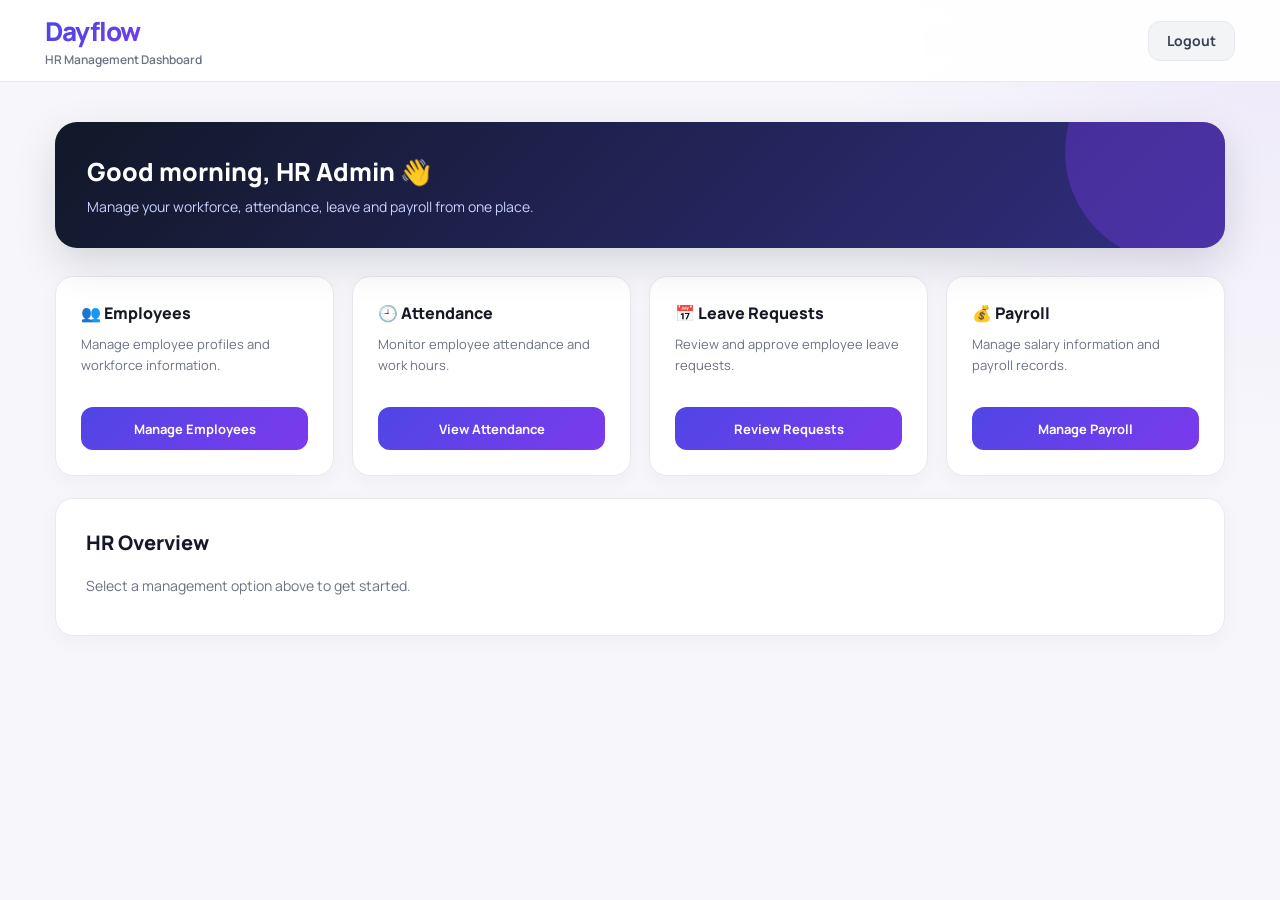
==== admin.html @ cca29680 "Initial commit" ====
<!DOCTYPE html>
<html lang="en">
<head>
    <meta charset="UTF-8">
    <meta name="viewport" content="width=device-width, initial-scale=1.0">
    <title>Dayflow - HR Dashboard</title>
    <link rel="stylesheet" href="style.css">
</head>

<body class="dashboard-body">

    <div class="dashboard">

        <header class="topbar">

            <div>
                <h1>Dayflow</h1>
                <p>HR Management Dashboard</p>
            </div>

            <button class="logout-btn" onclick="logout()">Logout</button>

        </header>

        <main>

            <div class="welcome-card">

                <h2>Good morning, HR Admin 👋</h2>

                <p>
                    Manage your workforce, attendance, leave and payroll
                    from one place.
                </p>

            </div>


            <div class="dashboard-grid">

                <div class="dashboard-card">

                    <h3>👥 Employees</h3>

                    <p>
                        Manage employee profiles and workforce information.
                    </p>

                    <button onclick="showAdminSection('employees')">
                        Manage Employees
                    </button>

                </div>


                <div class="dashboard-card">

                    <h3>🕘 Attendance</h3>

                    <p>
                        Monitor employee attendance and work hours.
                    </p>

                    <button onclick="showAdminSection('attendance')">
                        View Attendance
                    </button>

                </div>


                <div class="dashboard-card">

                    <h3>📅 Leave Requests</h3>

                    <p>
                        Review and approve employee leave requests.
                    </p>

                    <button onclick="showAdminSection('leave')">
                        Review Requests
                    </button>

                </div>


                <div class="dashboard-card">

                    <h3>💰 Payroll</h3>

                    <p>
                        Manage salary information and payroll records.
                    </p>

                    <button onclick="showAdminSection('payroll')">
                        Manage Payroll
                    </button>

                </div>

            </div>


            <div id="adminContent" class="content-section">

                <h2>HR Overview</h2>

                <p>
                    Select a management option above to get started.
                </p>

            </div>

        </main>

    </div>

    <script src="script.js"></script>

</body>
</html>
---- style.css ----
@import url('https://fonts.googleapis.com/css2?family=Manrope:wght@400;500;600;700;800&display=swap');

* {
    box-sizing: border-box;
    margin: 0;
    padding: 0;
}

:root {
    --navy: #111827;
    --indigo: #4f46e5;
    --purple: #7c3aed;
    --light-bg: #f7f7fb;
    --white: #ffffff;
    --text: #171827;
    --muted: #6b7280;
    --border: #e8e8f0;
    --success: #16a34a;
    --danger: #dc2626;
}

body {
    font-family: 'Manrope', sans-serif;
    color: var(--text);
}

/* =========================
   LOGIN PAGE
========================= */

body:not(.dashboard-body) {
    min-height: 100vh;
    background:
        radial-gradient(circle at 15% 20%, rgba(124, 58, 237, 0.35), transparent 30%),
        radial-gradient(circle at 85% 80%, rgba(79, 70, 229, 0.35), transparent 30%),
        linear-gradient(135deg, #0f172a, #1e1b4b 55%, #312e81);

    display: flex;
    justify-content: center;
    align-items: center;
}

.login-container {
    width: 100%;
    padding: 30px;
    display: flex;
    justify-content: center;
    align-items: center;
}

.login-box {
    width: 430px;
    padding: 45px;
    border-radius: 28px;

    background: rgba(255, 255, 255, 0.96);

    box-shadow:
        0 25px 70px rgba(0, 0, 0, 0.35),
        0 0 0 1px rgba(255, 255, 255, 0.15);
}

.login-box h1 {
    text-align: center;
    font-size: 46px;
    font-weight: 800;
    letter-spacing: -2px;

    background: linear-gradient(
        135deg,
        #4f46e5,
        #7c3aed
    );

    -webkit-background-clip: text;
    -webkit-text-fill-color: transparent;

    margin-bottom: 8px;
}

.subtitle {
    text-align: center;
    color: var(--muted);
    font-size: 14px;
    font-weight: 500;
    margin-bottom: 35px;
}

label {
    display: block;
    margin-top: 20px;
    margin-bottom: 8px;

    font-size: 13px;
    font-weight: 700;
    color: #374151;
}

input,
select {
    width: 100%;
    height: 50px;

    padding: 0 15px;

    border: 1px solid var(--border);
    border-radius: 12px;

    background: #fafafa;

    font-family: 'Manrope', sans-serif;
    font-size: 14px;
    color: var(--text);

    outline: none;

    transition: 0.25s;
}

input:focus,
select:focus {
    border-color: var(--indigo);

    background: white;

    box-shadow:
        0 0 0 4px rgba(79, 70, 229, 0.1);
}

button {
    width: 100%;
    height: 50px;

    border: none;
    border-radius: 12px;

    margin-top: 25px;

    background: linear-gradient(
        135deg,
        #4f46e5,
        #7c3aed
    );

    color: white;

    font-family: 'Manrope', sans-serif;
    font-size: 14px;
    font-weight: 700;

    cursor: pointer;

    transition:
        transform 0.2s,
        box-shadow 0.2s;
}

button:hover {
    transform: translateY(-2px);

    box-shadow:
        0 10px 25px rgba(79, 70, 229, 0.3);
}

button:active {
    transform: translateY(0);
}

#loginMessage {
    text-align: center;
    margin-top: 15px;
    color: var(--danger);
    font-size: 13px;
}

/* =========================
   DASHBOARD
========================= */

.dashboard-body {
    min-height: 100vh;

    background:
        radial-gradient(
            circle at top right,
            rgba(124, 58, 237, 0.08),
            transparent 30%
        ),
        var(--light-bg);

    display: block;
}

.dashboard {
    width: 100%;
    min-height: 100vh;
}

/* =========================
   TOP BAR
========================= */

.topbar {
    height: 82px;

    padding: 0 45px;

    background: rgba(255, 255, 255, 0.92);

    border-bottom: 1px solid var(--border);

    display: flex;
    justify-content: space-between;
    align-items: center;

    position: sticky;
    top: 0;

    z-index: 10;

    backdrop-filter: blur(15px);
}

.topbar h1 {
    font-size: 26px;
    font-weight: 800;

    letter-spacing: -1px;

    background: linear-gradient(
        135deg,
        #4f46e5,
        #7c3aed
    );

    -webkit-background-clip: text;
    -webkit-text-fill-color: transparent;
}

.topbar p {
    margin-top: 2px;

    font-size: 12px;
    font-weight: 600;

    color: var(--muted);
}

.logout-btn {
    width: auto;

    height: 40px;

    padding: 0 18px;

    margin: 0;

    background: #f3f4f6;

    color: #374151;

    border: 1px solid var(--border);
}

.logout-btn:hover {
    background: #fee2e2;
    color: #dc2626;

    box-shadow: none;
}

/* =========================
   MAIN
========================= */

.dashboard main {
    max-width: 1250px;

    margin: auto;

    padding: 40px;
}

/* =========================
   WELCOME
========================= */

.welcome-card {
    position: relative;

    overflow: hidden;

    background:
        linear-gradient(
            135deg,
            #111827,
            #312e81
        );

    color: white;

    padding: 32px;

    border-radius: 22px;

    margin-bottom: 28px;

    box-shadow:
        0 15px 40px rgba(17, 24, 39, 0.15);
}

.welcome-card::after {
    content: "";

    position: absolute;

    width: 220px;
    height: 220px;

    border-radius: 50%;

    background: rgba(124, 58, 237, 0.35);

    right: -60px;
    top: -80px;
}

.welcome-card h2 {
    position: relative;
    z-index: 1;

    font-size: 25px;
    font-weight: 800;

    margin-bottom: 8px;
}

.welcome-card p {
    position: relative;
    z-index: 1;

    color: #c7d2fe;

    font-size: 14px;
}

/* =========================
   DASHBOARD CARDS
========================= */

.dashboard-grid {
    display: grid;

    grid-template-columns:
        repeat(4, 1fr);

    gap: 18px;
}

.dashboard-card {
    background: white;

    padding: 25px;

    border-radius: 18px;

    border: 1px solid var(--border);

    box-shadow:
        0 5px 20px rgba(17, 24, 39, 0.04);

    transition:
        transform 0.2s,
        box-shadow 0.2s;
}

.dashboard-card:hover {
    transform: translateY(-4px);

    box-shadow:
        0 15px 35px rgba(17, 24, 39, 0.09);
}

.dashboard-card h3 {
    font-size: 16px;
    font-weight: 800;

    color: var(--text);

    margin-bottom: 10px;
}

.dashboard-card p {
    color: var(--muted);

    font-size: 13px;
    line-height: 1.6;

    min-height: 55px;
}

.dashboard-card button {
    margin-top: 18px;

    height: 43px;

    font-size: 13px;
}

/* =========================
   CONTENT
========================= */

.content-section {
    background: white;

    margin-top: 22px;

    padding: 30px;

    border-radius: 18px;

    border: 1px solid var(--border);

    box-shadow:
        0 5px 20px rgba(17, 24, 39, 0.04);
}

.content-section h2 {
    font-size: 20px;
    font-weight: 800;

    margin-bottom: 20px;

    color: var(--text);
}

.content-section p {
    color: var(--muted);

    font-size: 14px;

    margin-bottom: 10px;
}

.content-section strong {
    color: var(--text);
}

/* =========================
   PROFILE
========================= */

.profile-info {
    display: grid;

    grid-template-columns:
        repeat(2, 1fr);

    gap: 15px;
}

.profile-info p {
    padding: 16px;

    background: #f8f8fc;

    border-radius: 12px;

    border: 1px solid var(--border);
}

/* =========================
   MOBILE
========================= */

@media (max-width: 1000px) {

    .dashboard-grid {
        grid-template-columns:
            repeat(2, 1fr);
    }
}

@media (max-width: 650px) {

    .login-box {
        width: 100%;
        padding: 30px;
    }

    .topbar {
        padding: 0 20px;
    }

    .dashboard main {
        padding: 20px;
    }

    .dashboard-grid {
        grid-template-columns: 1fr;
    }

    .profile-info {
        grid-template-columns: 1fr;
    }
}
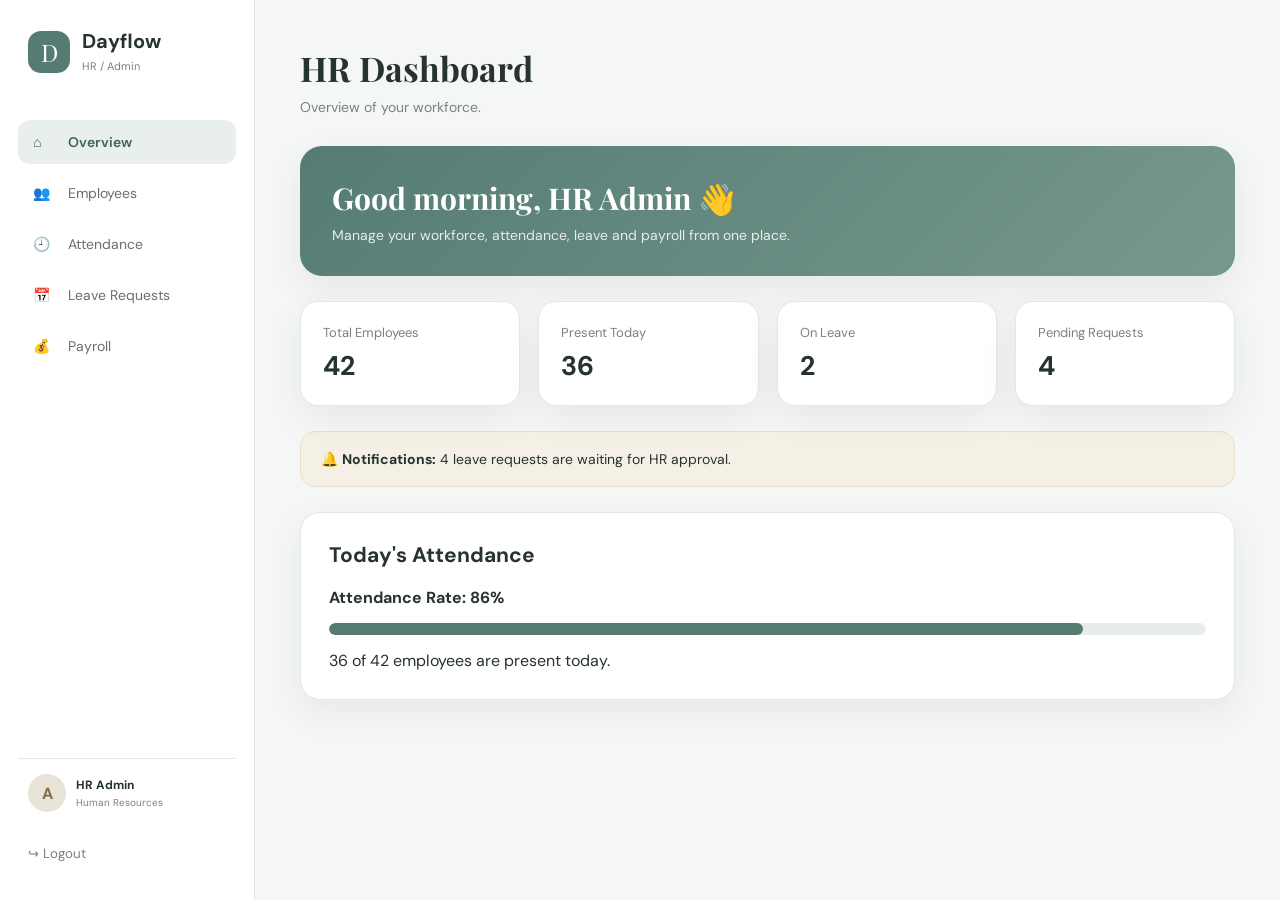
==== commit cafbdb08: "Updated project" ====
--- a/admin.html
+++ b/admin.html
@@ -1,120 +1,94 @@
 <!DOCTYPE html>
 <html lang="en">
+
 <head>
     <meta charset="UTF-8">
     <meta name="viewport" content="width=device-width, initial-scale=1.0">
-    <title>Dayflow - HR Dashboard</title>
+
+    <title>Dayflow | HR Admin</title>
+
     <link rel="stylesheet" href="style.css">
 </head>
 
 <body class="dashboard-body">
 
-    <div class="dashboard">
+<div class="app-layout">
 
-        <header class="topbar">
+    <aside class="sidebar">
+
+        <div class="sidebar-brand">
+
+            <div class="small-logo">D</div>
 
             <div>
-                <h1>Dayflow</h1>
-                <p>HR Management Dashboard</p>
+                <h2>Dayflow</h2>
+                <span>HR / Admin</span>
             </div>
 
-            <button class="logout-btn" onclick="logout()">Logout</button>
-
-        </header>
-
-        <main>
-
-            <div class="welcome-card">
-
-                <h2>Good morning, HR Admin 👋</h2>
-
-                <p>
-                    Manage your workforce, attendance, leave and payroll
-                    from one place.
-                </p>
-
-            </div>
+        </div>
 
 
-            <div class="dashboard-grid">
+        <nav class="sidebar-nav">
 
-                <div class="dashboard-card">
+            <button onclick="showAdminSection('overview')" class="nav-item active">
+                <span>⌂</span>
+                Overview
+            </button>
 
-                    <h3>👥 Employees</h3>
+            <button onclick="showAdminSection('employees')" class="nav-item">
+                <span>👥</span>
+                Employees
+            </button>
 
-                    <p>
-                        Manage employee profiles and workforce information.
-                    </p>
+            <button onclick="showAdminSection('attendance')" class="nav-item">
+                <span>🕘</span>
+                Attendance
+            </button>
 
-                    <button onclick="showAdminSection('employees')">
-                        Manage Employees
-                    </button>
+            <button onclick="showAdminSection('leave')" class="nav-item">
+                <span>📅</span>
+                Leave Requests
+            </button>
 
-                </div>
+            <button onclick="showAdminSection('payroll')" class="nav-item">
+                <span>💰</span>
+                Payroll
+            </button>
+
+        </nav>
 
 
-                <div class="dashboard-card">
+        <div class="sidebar-bottom">
 
-                    <h3>🕘 Attendance</h3>
+            <div class="mini-user">
 
-                    <p>
-                        Monitor employee attendance and work hours.
-                    </p>
+                <div class="avatar admin-avatar">A</div>
 
-                    <button onclick="showAdminSection('attendance')">
-                        View Attendance
-                    </button>
-
-                </div>
-
-
-                <div class="dashboard-card">
-
-                    <h3>📅 Leave Requests</h3>
-
-                    <p>
-                        Review and approve employee leave requests.
-                    </p>
-
-                    <button onclick="showAdminSection('leave')">
-                        Review Requests
-                    </button>
-
-                </div>
-
-
-                <div class="dashboard-card">
-
-                    <h3>💰 Payroll</h3>
-
-                    <p>
-                        Manage salary information and payroll records.
-                    </p>
-
-                    <button onclick="showAdminSection('payroll')">
-                        Manage Payroll
-                    </button>
-
+                <div>
+                    <strong>HR Admin</strong>
+                    <span>Human Resources</span>
                 </div>
 
             </div>
 
+            <button onclick="logout()" class="logout-side">
+                ↪ Logout
+            </button>
 
-            <div id="adminContent" class="content-section">
+        </div>
 
-                <h2>HR Overview</h2>
+    </aside>
 
-                <p>
-                    Select a management option above to get started.
-                </p>
 
-            </div>
+    <main class="main-content">
 
-        </main>
+        <div id="adminContent"></div>
 
-    </div>
+    </main>
 
-    <script src="script.js"></script>
+</div>
+
+<script src="script.js"></script>
 
 </body>
 </html>
--- a/style.css
+++ b/style.css
@@ -1,507 +1,769 @@
-@import url('https://fonts.googleapis.com/css2?family=Manrope:wght@400;500;600;700;800&display=swap');
+@import url('https://fonts.googleapis.com/css2?family=DM+Sans:wght@400;500;600;700&family=Playfair+Display:wght@600&display=swap');
 
 * {
-    box-sizing: border-box;
     margin: 0;
     padding: 0;
+    box-sizing: border-box;
 }
 
 :root {
-    --navy: #111827;
-    --indigo: #4f46e5;
-    --purple: #7c3aed;
-    --light-bg: #f7f7fb;
+    --bg: #f5f7f6;
     --white: #ffffff;
-    --text: #171827;
-    --muted: #6b7280;
-    --border: #e8e8f0;
-    --success: #16a34a;
-    --danger: #dc2626;
+    --primary: #557c73;
+    --primary-dark: #3f625a;
+    --soft: #e8efec;
+    --text: #27332f;
+    --muted: #78837f;
+    --border: #e1e7e4;
+    --green: #3f8f68;
+    --red: #c96b6b;
+    --yellow: #c49a4a;
+    --shadow: 0 12px 35px rgba(50, 70, 64, 0.08);
 }
 
 body {
-    font-family: 'Manrope', sans-serif;
+    font-family: "DM Sans", sans-serif;
+    background: var(--bg);
     color: var(--text);
 }
 
-/* =========================
-   LOGIN PAGE
-========================= */
-
-body:not(.dashboard-body) {
+/* ================= LOGIN ================= */
+
+.login-page {
     min-height: 100vh;
-    background:
-        radial-gradient(circle at 15% 20%, rgba(124, 58, 237, 0.35), transparent 30%),
-        radial-gradient(circle at 85% 80%, rgba(79, 70, 229, 0.35), transparent 30%),
-        linear-gradient(135deg, #0f172a, #1e1b4b 55%, #312e81);
-
-    display: flex;
+    background: linear-gradient(135deg, #eef3f0, #f8faf9);
+    display: flex;
+    align-items: center;
     justify-content: center;
-    align-items: center;
-}
-
-.login-container {
-    width: 100%;
     padding: 30px;
-    display: flex;
+}
+
+.login-wrapper {
+    width: 950px;
+    max-width: 100%;
+    min-height: 560px;
+    background: var(--white);
+    border-radius: 28px;
+    box-shadow: var(--shadow);
+    display: grid;
+    grid-template-columns: 1fr 1fr;
+    overflow: hidden;
+}
+
+.login-brand {
+    background: linear-gradient(150deg, #557c73, #76968d);
+    color: white;
+    padding: 70px 55px;
+    display: flex;
+    flex-direction: column;
     justify-content: center;
-    align-items: center;
+}
+
+.brand-logo {
+    width: 70px;
+    height: 70px;
+    border-radius: 20px;
+    background: rgba(255,255,255,0.18);
+    display: flex;
+    align-items: center;
+    justify-content: center;
+    font-family: "Playfair Display", serif;
+    font-size: 38px;
+    margin-bottom: 25px;
+}
+
+.login-brand h1 {
+    font-family: "Playfair Display", serif;
+    font-size: 48px;
+    margin-bottom: 12px;
+}
+
+.login-brand p {
+    font-size: 18px;
+    margin-bottom: 10px;
+}
+
+.login-brand span {
+    opacity: 0.8;
+    font-size: 14px;
 }
 
 .login-box {
-    width: 430px;
-    padding: 45px;
-    border-radius: 28px;
-
-    background: rgba(255, 255, 255, 0.96);
-
-    box-shadow:
-        0 25px 70px rgba(0, 0, 0, 0.35),
-        0 0 0 1px rgba(255, 255, 255, 0.15);
-}
-
-.login-box h1 {
-    text-align: center;
-    font-size: 46px;
-    font-weight: 800;
-    letter-spacing: -2px;
-
-    background: linear-gradient(
-        135deg,
-        #4f46e5,
-        #7c3aed
-    );
-
-    -webkit-background-clip: text;
-    -webkit-text-fill-color: transparent;
-
+    padding: 65px 55px;
+    display: flex;
+    flex-direction: column;
+    justify-content: center;
+}
+
+.login-heading h2 {
+    font-size: 30px;
     margin-bottom: 8px;
 }
 
-.subtitle {
-    text-align: center;
-    color: var(--muted);
-    font-size: 14px;
-    font-weight: 500;
+.login-heading p {
+    color: var(--muted);
     margin-bottom: 35px;
 }
 
 label {
     display: block;
-    margin-top: 20px;
-    margin-bottom: 8px;
-
-    font-size: 13px;
-    font-weight: 700;
-    color: #374151;
+    font-size: 14px;
+    font-weight: 600;
+    margin: 18px 0 8px;
 }
 
 input,
 select {
     width: 100%;
-    height: 50px;
-
-    padding: 0 15px;
-
+    padding: 14px 16px;
     border: 1px solid var(--border);
     border-radius: 12px;
-
-    background: #fafafa;
-
-    font-family: 'Manrope', sans-serif;
-    font-size: 14px;
-    color: var(--text);
-
     outline: none;
-
-    transition: 0.25s;
+    font-family: inherit;
+    font-size: 14px;
+    background: #fafcfb;
 }
 
 input:focus,
 select:focus {
-    border-color: var(--indigo);
-
-    background: white;
-
-    box-shadow:
-        0 0 0 4px rgba(79, 70, 229, 0.1);
-}
-
-button {
+    border-color: var(--primary);
+    box-shadow: 0 0 0 3px rgba(85,124,115,0.1);
+}
+
+.primary-btn {
+    border: none;
+    background: var(--primary);
+    color: white;
+    padding: 14px 22px;
+    border-radius: 12px;
+    font-family: inherit;
+    font-weight: 600;
+    cursor: pointer;
+    transition: 0.25s;
+}
+
+.primary-btn:hover {
+    background: var(--primary-dark);
+    transform: translateY(-1px);
+}
+
+.login-btn {
     width: 100%;
-    height: 50px;
-
-    border: none;
-    border-radius: 12px;
-
     margin-top: 25px;
-
-    background: linear-gradient(
-        135deg,
-        #4f46e5,
-        #7c3aed
-    );
-
-    color: white;
-
-    font-family: 'Manrope', sans-serif;
-    font-size: 14px;
-    font-weight: 700;
-
-    cursor: pointer;
-
-    transition:
-        transform 0.2s,
-        box-shadow 0.2s;
-}
-
-button:hover {
-    transform: translateY(-2px);
-
-    box-shadow:
-        0 10px 25px rgba(79, 70, 229, 0.3);
-}
-
-button:active {
-    transform: translateY(0);
-}
-
-#loginMessage {
+}
+
+.login-message {
     text-align: center;
+    color: var(--red);
     margin-top: 15px;
-    color: var(--danger);
-    font-size: 13px;
-}
-
-/* =========================
-   DASHBOARD
-========================= */
+    font-size: 14px;
+}
+
+/* ================= LAYOUT ================= */
 
 .dashboard-body {
     min-height: 100vh;
-
-    background:
-        radial-gradient(
-            circle at top right,
-            rgba(124, 58, 237, 0.08),
-            transparent 30%
-        ),
-        var(--light-bg);
-
+}
+
+.app-layout {
+    display: flex;
+    min-height: 100vh;
+}
+
+/* ================= SIDEBAR ================= */
+
+.sidebar {
+    width: 255px;
+    background: #ffffff;
+    border-right: 1px solid var(--border);
+    padding: 28px 18px;
+    display: flex;
+    flex-direction: column;
+    position: fixed;
+    height: 100vh;
+    left: 0;
+    top: 0;
+}
+
+.sidebar-brand {
+    display: flex;
+    align-items: center;
+    gap: 12px;
+    padding: 0 10px;
+    margin-bottom: 45px;
+}
+
+.small-logo {
+    width: 42px;
+    height: 42px;
+    background: var(--primary);
+    color: white;
+    border-radius: 13px;
+    display: flex;
+    justify-content: center;
+    align-items: center;
+    font-family: "Playfair Display", serif;
+    font-size: 24px;
+}
+
+.sidebar-brand h2 {
+    font-size: 20px;
+}
+
+.sidebar-brand span {
+    color: var(--muted);
+    font-size: 11px;
+}
+
+.sidebar-nav {
+    display: flex;
+    flex-direction: column;
+    gap: 7px;
+}
+
+.nav-item {
+    border: none;
+    background: transparent;
+    padding: 13px 15px;
+    border-radius: 12px;
+    text-align: left;
+    color: #66716d;
+    font-family: inherit;
+    font-size: 14px;
+    cursor: pointer;
+    display: flex;
+    align-items: center;
+    gap: 13px;
+    transition: 0.25s;
+}
+
+.nav-item span {
+    width: 22px;
+}
+
+.nav-item:hover {
+    background: var(--soft);
+    color: var(--primary-dark);
+}
+
+.nav-item.active {
+    background: var(--soft);
+    color: var(--primary-dark);
+    font-weight: 600;
+}
+
+.sidebar-bottom {
+    margin-top: auto;
+}
+
+.mini-user {
+    display: flex;
+    align-items: center;
+    gap: 10px;
+    padding: 15px 10px;
+    border-top: 1px solid var(--border);
+    margin-bottom: 8px;
+}
+
+.avatar {
+    width: 38px;
+    height: 38px;
+    border-radius: 50%;
+    background: #dce9e5;
+    color: var(--primary-dark);
+    display: flex;
+    align-items: center;
+    justify-content: center;
+    font-weight: 700;
+}
+
+.admin-avatar {
+    background: #e8e3d7;
+    color: #826d42;
+}
+
+.mini-user strong {
     display: block;
-}
-
-.dashboard {
+    font-size: 12px;
+}
+
+.mini-user span {
+    display: block;
+    color: var(--muted);
+    font-size: 10px;
+    margin-top: 3px;
+}
+
+.logout-side {
     width: 100%;
+    border: none;
+    background: transparent;
+    color: var(--muted);
+    padding: 10px;
+    text-align: left;
+    cursor: pointer;
+    border-radius: 10px;
+    font-family: inherit;
+}
+
+.logout-side:hover {
+    background: #f8eeee;
+    color: var(--red);
+}
+
+/* ================= MAIN ================= */
+
+.main-content {
+    margin-left: 255px;
+    width: calc(100% - 255px);
+    padding: 45px;
     min-height: 100vh;
 }
 
-/* =========================
-   TOP BAR
-========================= */
-
-.topbar {
-    height: 82px;
-
-    padding: 0 45px;
-
-    background: rgba(255, 255, 255, 0.92);
-
+.page-header {
+    margin-bottom: 30px;
+}
+
+.page-header h1 {
+    font-family: "Playfair Display", serif;
+    font-size: 34px;
+    margin-bottom: 7px;
+}
+
+.page-header p {
+    color: var(--muted);
+    font-size: 14px;
+}
+
+/* ================= OVERVIEW ================= */
+
+.welcome-card {
+    background: linear-gradient(135deg, #557c73, #77988e);
+    color: white;
+    border-radius: 22px;
+    padding: 32px;
+    margin-bottom: 25px;
+    box-shadow: var(--shadow);
+}
+
+.welcome-card h1 {
+    font-family: "Playfair Display", serif;
+    font-size: 30px;
+    margin-bottom: 8px;
+}
+
+.welcome-card p {
+    opacity: 0.85;
+    font-size: 14px;
+}
+
+.stats-grid {
+    display: grid;
+    grid-template-columns: repeat(4, 1fr);
+    gap: 18px;
+    margin-bottom: 25px;
+}
+
+.stat-card {
+    background: white;
+    border: 1px solid var(--border);
+    border-radius: 18px;
+    padding: 22px;
+    box-shadow: var(--shadow);
+    transition: 0.25s;
+}
+
+.stat-card:hover {
+    transform: translateY(-3px);
+}
+
+.stat-card p {
+    color: var(--muted);
+    font-size: 13px;
+    margin-bottom: 7px;
+}
+
+.stat-card h2,
+.stat-card h3 {
+    font-size: 27px;
+}
+
+.stat-icon {
+    font-size: 25px;
+    margin-bottom: 12px;
+}
+
+.notification {
+    background: #f5f0e5;
+    border: 1px solid #eadfc8;
+    padding: 18px 20px;
+    border-radius: 15px;
+    margin-bottom: 25px;
+    font-size: 14px;
+}
+
+.content-card {
+    background: white;
+    border: 1px solid var(--border);
+    border-radius: 20px;
+    padding: 28px;
+    box-shadow: var(--shadow);
+    margin-bottom: 25px;
+}
+
+.content-card h2 {
+    margin-bottom: 18px;
+    font-size: 21px;
+}
+
+.attendance-bar {
+    height: 12px;
+    background: #e8edeb;
+    border-radius: 20px;
+    overflow: hidden;
+    margin: 15px 0;
+}
+
+.attendance-progress {
+    width: 86%;
+    height: 100%;
+    background: var(--primary);
+    border-radius: 20px;
+}
+
+/* ================= PROFILE ================= */
+
+.profile-card {
+    background: white;
+    border: 1px solid var(--border);
+    border-radius: 22px;
+    padding: 30px;
+    box-shadow: var(--shadow);
+}
+
+.profile-top {
+    display: flex;
+    align-items: center;
+    gap: 20px;
+    padding-bottom: 25px;
     border-bottom: 1px solid var(--border);
-
+    margin-bottom: 25px;
+}
+
+.large-avatar {
+    width: 75px;
+    height: 75px;
+    border-radius: 22px;
+    background: #dce9e5;
+    color: var(--primary-dark);
+    display: flex;
+    align-items: center;
+    justify-content: center;
+    font-size: 30px;
+    font-weight: 700;
+}
+
+.profile-top h2 {
+    margin-bottom: 5px;
+}
+
+.profile-top p {
+    color: var(--muted);
+    font-size: 14px;
+}
+
+.profile-details {
+    display: grid;
+    grid-template-columns: repeat(2, 1fr);
+    gap: 20px;
+}
+
+.detail-box {
+    background: #f8faf9;
+    border-radius: 14px;
+    padding: 17px;
+}
+
+.detail-box span {
+    color: var(--muted);
+    font-size: 12px;
+    display: block;
+    margin-bottom: 5px;
+}
+
+.detail-box strong {
+    font-size: 14px;
+}
+
+/* ================= TABLE ================= */
+
+.table-wrapper {
+    overflow-x: auto;
+}
+
+table {
+    width: 100%;
+    border-collapse: collapse;
+}
+
+th {
+    background: #f5f8f6;
+    color: var(--muted);
+    font-size: 12px;
+    text-align: left;
+    padding: 15px;
+}
+
+td {
+    padding: 16px 15px;
+    border-bottom: 1px solid var(--border);
+    font-size: 13px;
+}
+
+tr:last-child td {
+    border-bottom: none;
+}
+
+/* ================= BADGES ================= */
+
+.badge {
+    display: inline-block;
+    padding: 6px 11px;
+    border-radius: 20px;
+    font-size: 11px;
+    font-weight: 600;
+}
+
+.present {
+    background: #e3f1e9;
+    color: var(--green);
+}
+
+.absent {
+    background: #f7e4e4;
+    color: var(--red);
+}
+
+.leave {
+    background: #f5eedc;
+    color: var(--yellow);
+}
+
+.pending {
+    background: #f5eedc;
+    color: #9a7a31;
+}
+
+.approved {
+    background: #e3f1e9;
+    color: var(--green);
+}
+
+/* ================= SEARCH ================= */
+
+.search-box {
+    margin-bottom: 20px;
+}
+
+.search-box input {
+    max-width: 350px;
+}
+
+/* ================= BUTTONS ================= */
+
+.action-btn {
+    border: none;
+    background: var(--primary);
+    color: white;
+    padding: 10px 16px;
+    border-radius: 10px;
+    font-family: inherit;
+    cursor: pointer;
+    font-size: 12px;
+}
+
+.action-btn:hover {
+    background: var(--primary-dark);
+}
+
+.secondary-btn {
+    border: 1px solid var(--border);
+    background: white;
+    color: var(--text);
+    padding: 11px 17px;
+    border-radius: 10px;
+    cursor: pointer;
+    font-family: inherit;
+}
+
+.button-row {
+    display: flex;
+    gap: 12px;
+    flex-wrap: wrap;
+}
+
+/* ================= FORM ================= */
+
+.form-grid {
+    display: grid;
+    grid-template-columns: repeat(2, 1fr);
+    gap: 18px;
+}
+
+.form-group {
+    margin-bottom: 5px;
+}
+
+.form-group label {
+    margin-top: 0;
+}
+
+/* ================= EMPLOYEE CARDS ================= */
+
+.employee-grid {
+    display: grid;
+    grid-template-columns: repeat(3, 1fr);
+    gap: 18px;
+}
+
+.employee-card {
+    background: white;
+    border: 1px solid var(--border);
+    border-radius: 18px;
+    padding: 22px;
+    transition: 0.25s;
+}
+
+.employee-card:hover {
+    transform: translateY(-3px);
+    box-shadow: var(--shadow);
+}
+
+.employee-card-top {
+    display: flex;
+    gap: 13px;
+    align-items: center;
+    margin-bottom: 18px;
+}
+
+.employee-card h3 {
+    font-size: 15px;
+}
+
+.employee-card p {
+    color: var(--muted);
+    font-size: 12px;
+    margin-top: 3px;
+}
+
+.employee-info {
+    border-top: 1px solid var(--border);
+    padding-top: 15px;
+}
+
+.employee-info div {
     display: flex;
     justify-content: space-between;
-    align-items: center;
-
-    position: sticky;
-    top: 0;
-
-    z-index: 10;
-
-    backdrop-filter: blur(15px);
-}
-
-.topbar h1 {
-    font-size: 26px;
-    font-weight: 800;
-
-    letter-spacing: -1px;
-
-    background: linear-gradient(
-        135deg,
-        #4f46e5,
-        #7c3aed
-    );
-
-    -webkit-background-clip: text;
-    -webkit-text-fill-color: transparent;
-}
-
-.topbar p {
-    margin-top: 2px;
-
+    margin-bottom: 9px;
     font-size: 12px;
-    font-weight: 600;
-
-    color: var(--muted);
-}
-
-.logout-btn {
-    width: auto;
-
-    height: 40px;
-
-    padding: 0 18px;
-
-    margin: 0;
-
-    background: #f3f4f6;
-
-    color: #374151;
-
-    border: 1px solid var(--border);
-}
-
-.logout-btn:hover {
-    background: #fee2e2;
-    color: #dc2626;
-
-    box-shadow: none;
-}
-
-/* =========================
-   MAIN
-========================= */
-
-.dashboard main {
-    max-width: 1250px;
-
-    margin: auto;
-
-    padding: 40px;
-}
-
-/* =========================
-   WELCOME
-========================= */
-
-.welcome-card {
-    position: relative;
-
-    overflow: hidden;
-
-    background:
-        linear-gradient(
-            135deg,
-            #111827,
-            #312e81
-        );
-
-    color: white;
-
-    padding: 32px;
-
-    border-radius: 22px;
-
-    margin-bottom: 28px;
-
-    box-shadow:
-        0 15px 40px rgba(17, 24, 39, 0.15);
-}
-
-.welcome-card::after {
-    content: "";
-
-    position: absolute;
-
-    width: 220px;
-    height: 220px;
-
-    border-radius: 50%;
-
-    background: rgba(124, 58, 237, 0.35);
-
-    right: -60px;
-    top: -80px;
-}
-
-.welcome-card h2 {
-    position: relative;
-    z-index: 1;
-
-    font-size: 25px;
-    font-weight: 800;
-
-    margin-bottom: 8px;
-}
-
-.welcome-card p {
-    position: relative;
-    z-index: 1;
-
-    color: #c7d2fe;
-
-    font-size: 14px;
-}
-
-/* =========================
-   DASHBOARD CARDS
-========================= */
-
-.dashboard-grid {
-    display: grid;
-
-    grid-template-columns:
-        repeat(4, 1fr);
-
-    gap: 18px;
-}
-
-.dashboard-card {
-    background: white;
-
-    padding: 25px;
-
-    border-radius: 18px;
-
-    border: 1px solid var(--border);
-
-    box-shadow:
-        0 5px 20px rgba(17, 24, 39, 0.04);
-
-    transition:
-        transform 0.2s,
-        box-shadow 0.2s;
-}
-
-.dashboard-card:hover {
-    transform: translateY(-4px);
-
-    box-shadow:
-        0 15px 35px rgba(17, 24, 39, 0.09);
-}
-
-.dashboard-card h3 {
-    font-size: 16px;
-    font-weight: 800;
-
-    color: var(--text);
-
-    margin-bottom: 10px;
-}
-
-.dashboard-card p {
-    color: var(--muted);
-
-    font-size: 13px;
-    line-height: 1.6;
-
-    min-height: 55px;
-}
-
-.dashboard-card button {
-    margin-top: 18px;
-
-    height: 43px;
-
-    font-size: 13px;
-}
-
-/* =========================
-   CONTENT
-========================= */
-
-.content-section {
-    background: white;
-
-    margin-top: 22px;
-
-    padding: 30px;
-
-    border-radius: 18px;
-
-    border: 1px solid var(--border);
-
-    box-shadow:
-        0 5px 20px rgba(17, 24, 39, 0.04);
-}
-
-.content-section h2 {
-    font-size: 20px;
-    font-weight: 800;
-
-    margin-bottom: 20px;
-
-    color: var(--text);
-}
-
-.content-section p {
-    color: var(--muted);
-
-    font-size: 14px;
-
-    margin-bottom: 10px;
-}
-
-.content-section strong {
-    color: var(--text);
-}
-
-/* =========================
-   PROFILE
-========================= */
-
-.profile-info {
-    display: grid;
-
-    grid-template-columns:
-        repeat(2, 1fr);
-
-    gap: 15px;
-}
-
-.profile-info p {
-    padding: 16px;
-
-    background: #f8f8fc;
-
-    border-radius: 12px;
-
-    border: 1px solid var(--border);
-}
-
-/* =========================
-   MOBILE
-========================= */
+}
+
+.employee-info span {
+    color: var(--muted);
+}
+
+/* ================= PAYROLL ================= */
+
+.salary-total {
+    font-size: 17px;
+    font-weight: 700;
+    color: var(--primary-dark);
+}
+
+/* ================= MOBILE ================= */
 
 @media (max-width: 1000px) {
 
-    .dashboard-grid {
-        grid-template-columns:
-            repeat(2, 1fr);
-    }
-}
-
-@media (max-width: 650px) {
+    .stats-grid {
+        grid-template-columns: repeat(2, 1fr);
+    }
+
+    .employee-grid {
+        grid-template-columns: repeat(2, 1fr);
+    }
+}
+
+@media (max-width: 750px) {
+
+    .login-wrapper {
+        grid-template-columns: 1fr;
+    }
+
+    .login-brand {
+        padding: 40px;
+    }
 
     .login-box {
-        width: 100%;
+        padding: 40px;
+    }
+
+    .sidebar {
+        width: 75px;
+        padding: 20px 10px;
+    }
+
+    .sidebar-brand div:last-child,
+    .nav-item:not(.active)::after,
+    .sidebar-bottom .mini-user div:last-child {
+        display: none;
+    }
+
+    .sidebar-brand {
+        justify-content: center;
+    }
+
+    .nav-item {
+        justify-content: center;
+        font-size: 0;
+    }
+
+    .nav-item span {
+        font-size: 18px;
+    }
+
+    .main-content {
+        margin-left: 75px;
+        width: calc(100% - 75px);
+        padding: 25px;
+    }
+
+    .stats-grid,
+    .employee-grid,
+    .profile-details,
+    .form-grid {
+        grid-template-columns: 1fr;
+    }
+}
+
+@media (max-width: 500px) {
+
+    .login-page {
+        padding: 15px;
+    }
+
+    .login-brand {
         padding: 30px;
     }
 
-    .topbar {
-        padding: 0 20px;
-    }
-
-    .dashboard main {
-        padding: 20px;
-    }
-
-    .dashboard-grid {
-        grid-template-columns: 1fr;
-    }
-
-    .profile-info {
-        grid-template-columns: 1fr;
+    .login-box {
+        padding: 30px;
+    }
+
+    .main-content {
+        padding: 18px;
+    }
+
+    .welcome-card {
+        padding: 24px;
     }
 }
